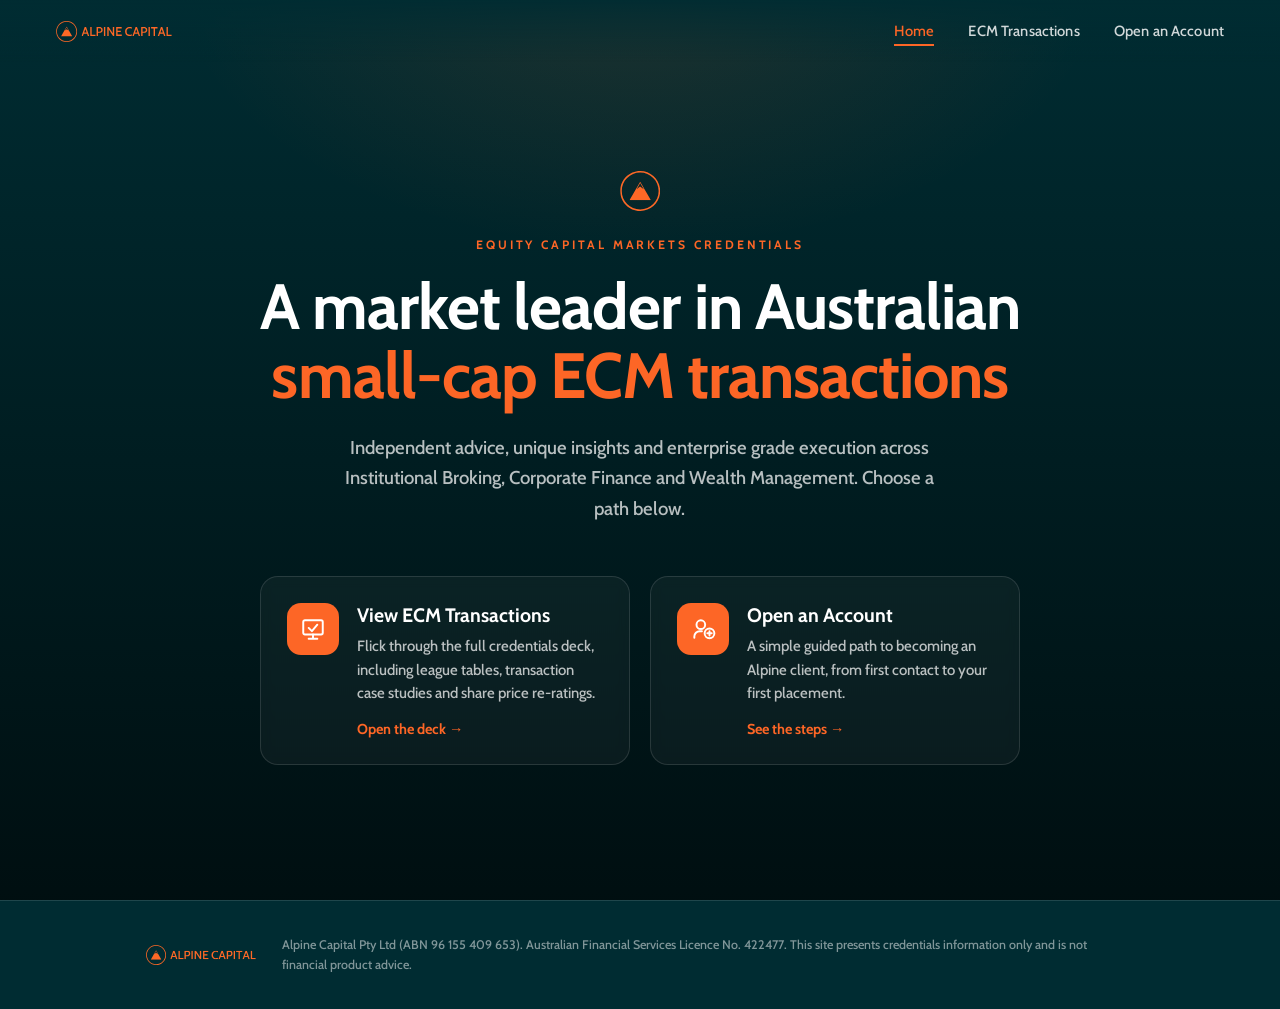
==== index.html @ 921c6bd3 "Strengthen landing UI: centered hero, remove background circle - Centre all hero content (mark, eyeb" ====
<!DOCTYPE html>
<html lang="en">
<head>
  <meta charset="UTF-8" />
  <meta name="viewport" content="width=device-width, initial-scale=1.0" />
  <title>Alpine Capital ECM Credentials</title>
  <meta name="description" content="Alpine Capital ECM credentials. View our ECM transactions deck and learn how to open an account." />
  <link rel="icon" type="image/svg+xml" href="assets/img/alpine-icon.svg" />
  <link rel="preconnect" href="https://fonts.googleapis.com" />
  <link rel="preconnect" href="https://fonts.gstatic.com" crossorigin />
  <link href="https://fonts.googleapis.com/css2?family=Cabin:wght@400;500;600;700&display=swap" rel="stylesheet" />
  <link rel="stylesheet" href="assets/css/style.css" />
</head>
<body>

  <!-- ============ TOP BAR ============ -->
  <header class="topbar" id="topbar">
    <a class="brand" href="#home" data-nav="home" aria-label="Alpine Capital home">
      <img class="brand__logo" src="assets/img/alpine-logo.svg" alt="Alpine Capital" />
    </a>
    <nav class="topnav">
      <a href="#home" data-nav="home">Home</a>
      <a href="#deck" data-nav="deck">ECM Transactions</a>
      <a href="#account" data-nav="account">Open an Account</a>
    </nav>
  </header>

  <!-- ============ HOME / LANDING ============ -->
  <main id="view-home" class="view view--home is-active">
    <div class="hero">
      <div class="hero__inner">
        <img class="hero__mark" src="assets/img/alpine-icon.svg" alt="Alpine Capital" />
        <p class="hero__eyebrow">Equity Capital Markets Credentials</p>
        <h1 class="hero__title">A market leader in Australian<br /><span>small-cap ECM transactions</span></h1>
        <p class="hero__lead">
          Independent advice, unique insights and enterprise grade execution across
          Institutional Broking, Corporate Finance and Wealth Management. Choose a path below.
        </p>

        <div class="choices">
          <a class="choice" href="#deck" data-nav="deck">
            <div class="choice__icon" aria-hidden="true">
              <svg viewBox="0 0 24 24" fill="none" stroke="currentColor" stroke-width="1.8" stroke-linecap="round" stroke-linejoin="round">
                <rect x="3" y="4" width="18" height="13" rx="1.5" />
                <path d="M8 21h8M12 17v4" />
                <path d="M8 11l3 3 5-6" />
              </svg>
            </div>
            <div class="choice__body">
              <h2>View ECM Transactions</h2>
              <p>Flick through the full credentials deck, including league tables, transaction case studies and share price re-ratings.</p>
              <span class="choice__cta">Open the deck &rarr;</span>
            </div>
          </a>

          <a class="choice" href="#account" data-nav="account">
            <div class="choice__icon" aria-hidden="true">
              <svg viewBox="0 0 24 24" fill="none" stroke="currentColor" stroke-width="1.8" stroke-linecap="round" stroke-linejoin="round">
                <path d="M4 20v-1a5 5 0 0 1 5-5h2" />
                <circle cx="10" cy="8" r="4" />
                <circle cx="18" cy="16" r="4.5" />
                <path d="M18 14v4M16 16h4" />
              </svg>
            </div>
            <div class="choice__body">
              <h2>Open an Account</h2>
              <p>A simple guided path to becoming an Alpine client, from first contact to your first placement.</p>
              <span class="choice__cta">See the steps &rarr;</span>
            </div>
          </a>
        </div>
      </div>
    </div>

    <footer class="foot">
      <div class="foot__inner">
        <div class="foot__brand">
          <img class="foot__logo" src="assets/img/alpine-logo.svg" alt="Alpine Capital" />
        </div>
        <p class="foot__legal">
          Alpine Capital Pty Ltd (ABN 96 155 409 653). Australian Financial Services Licence No. 422477.
          This site presents credentials information only and is not financial product advice.
        </p>
      </div>
    </footer>
  </main>

  <!-- ============ DECK VIEWER ============ -->
  <section id="view-deck" class="view view--deck" aria-hidden="true">
    <div class="deck">
      <div class="deck__bar">
        <a class="ghostbtn" href="#home" data-nav="home">
          <svg viewBox="0 0 24 24" fill="none" stroke="currentColor" stroke-width="2" stroke-linecap="round" stroke-linejoin="round"><path d="M15 18l-6-6 6-6"/></svg>
          <span>Home</span>
        </a>
        <div class="deck__title">ECM Credentials, June 2026</div>
        <div class="deck__tools">
          <button class="ghostbtn" id="btnGrid" aria-label="Show all slides" title="All slides">
            <svg viewBox="0 0 24 24" fill="none" stroke="currentColor" stroke-width="2" stroke-linecap="round" stroke-linejoin="round"><rect x="3" y="3" width="7" height="7" rx="1"/><rect x="14" y="3" width="7" height="7" rx="1"/><rect x="3" y="14" width="7" height="7" rx="1"/><rect x="14" y="14" width="7" height="7" rx="1"/></svg>
          </button>
          <button class="ghostbtn" id="btnFull" aria-label="Toggle fullscreen" title="Fullscreen">
            <svg viewBox="0 0 24 24" fill="none" stroke="currentColor" stroke-width="2" stroke-linecap="round" stroke-linejoin="round"><path d="M8 3H5a2 2 0 0 0-2 2v3M16 3h3a2 2 0 0 1 2 2v3M21 16v3a2 2 0 0 1-2 2h-3M3 16v3a2 2 0 0 0 2 2h3"/></svg>
          </button>
        </div>
      </div>

      <div class="deck__stage" id="stage">
        <button class="navarrow navarrow--prev" id="prev" aria-label="Previous slide">
          <svg viewBox="0 0 24 24" fill="none" stroke="currentColor" stroke-width="2.2" stroke-linecap="round" stroke-linejoin="round"><path d="M15 18l-6-6 6-6"/></svg>
        </button>

        <figure class="slideframe">
          <img id="slideImg" class="slideframe__img" alt="Slide" decoding="async" />
        </figure>

        <button class="navarrow navarrow--next" id="next" aria-label="Next slide">
          <svg viewBox="0 0 24 24" fill="none" stroke="currentColor" stroke-width="2.2" stroke-linecap="round" stroke-linejoin="round"><path d="M9 6l6 6-6 6"/></svg>
        </button>
      </div>

      <div class="deck__foot">
        <div class="progress"><span class="progress__fill" id="progFill"></span></div>
        <div class="deck__meta">
          <span id="counter">1 / 31</span>
          <span class="deck__hint">Use &larr; &rarr; keys, swipe, or the arrows</span>
        </div>
      </div>
    </div>

    <!-- Thumbnail overlay -->
    <div class="thumbs" id="thumbs" aria-hidden="true">
      <div class="thumbs__head">
        <h3>All slides</h3>
        <button class="ghostbtn" id="closeThumbs" aria-label="Close">
          <svg viewBox="0 0 24 24" fill="none" stroke="currentColor" stroke-width="2" stroke-linecap="round" stroke-linejoin="round"><path d="M18 6 6 18M6 6l12 12"/></svg>
        </button>
      </div>
      <div class="thumbs__grid" id="thumbsGrid"></div>
    </div>
  </section>

  <!-- ============ ACCOUNT STEPS ============ -->
  <section id="view-account" class="view view--account" aria-hidden="true">
    <div class="acct">
      <a class="ghostbtn ghostbtn--onlight acct__back" href="#home" data-nav="home">
        <svg viewBox="0 0 24 24" fill="none" stroke="currentColor" stroke-width="2" stroke-linecap="round" stroke-linejoin="round"><path d="M15 18l-6-6 6-6"/></svg>
        <span>Home</span>
      </a>

      <header class="acct__hero">
        <p class="acct__eyebrow">Getting started</p>
        <h1>Open an account with Alpine</h1>
        <p class="acct__lead">
          Becoming an Alpine client gives you access to our institutional broking desk,
          corporate deal flow and small &amp; mid-cap ECM transactions. Here's how it works.
        </p>
      </header>

      <ol class="steps">
        <li class="step">
          <div class="step__num">1</div>
          <div class="step__body">
            <h3>Get in touch</h3>
            <p>Reach out to the Alpine team to register your interest. We'll arrange an introductory call to understand your objectives, time horizon and the kind of opportunities you're looking for.</p>
          </div>
        </li>
        <li class="step">
          <div class="step__num">2</div>
          <div class="step__body">
            <h3>Confirm your investor classification</h3>
            <p>We confirm whether you qualify as a wholesale, sophisticated or professional investor under s708 of the Corporations Act, or set you up for retail wealth management. Where required, we will request an accountant's certificate.</p>
          </div>
        </li>
        <li class="step">
          <div class="step__num">3</div>
          <div class="step__body">
            <h3>Complete your application &amp; verification</h3>
            <p>You'll complete a short application and identity verification (AML/KYC). Our team handles the paperwork with you and answers any questions along the way.</p>
          </div>
        </li>
        <li class="step">
          <div class="step__num">4</div>
          <div class="step__body">
            <h3>Set your strategy &amp; risk profile</h3>
            <p>Together we define your Core and Satellite allocation and, if relevant, select a Multi Asset Class Portfolio profile (Conservative, Balanced, Growth or High Growth) matched to your risk appetite.</p>
          </div>
        </li>
        <li class="step">
          <div class="step__num">5</div>
          <div class="step__body">
            <h3>Activate your trading account</h3>
            <p>Your account is set up on our execution platform (via FinClear / OpenWealth), giving you personalised execution, trade reporting and access to designated trading representatives.</p>
          </div>
        </li>
        <li class="step">
          <div class="step__num">6</div>
          <div class="step__body">
            <h3>Start investing</h3>
            <p>You're live. Access Alpine's corporate deal flow, small &amp; mid-cap ECM placements, pre-IPO and unlisted opportunities, with ongoing aftermarket support from our team.</p>
          </div>
        </li>
      </ol>

      <div class="contacts">
        <h2 class="contacts__title">Speak to the team</h2>
        <div class="contacts__grid">
          <a class="card" href="mailto:tom@alpinecapital.au">
            <span class="card__role">Wealth Management</span>
            <span class="card__name">Thomas Schoenmaker</span>
            <span class="card__line">+61 414 707 680</span>
            <span class="card__line card__mail">tom@alpinecapital.au</span>
          </a>
          <a class="card" href="mailto:phil@alpinecapital.au">
            <span class="card__role">Institutional Broking</span>
            <span class="card__name">Phil Cawood</span>
            <span class="card__line">+61 418 281 114</span>
            <span class="card__line card__mail">phil@alpinecapital.au</span>
          </a>
          <a class="card" href="mailto:charles@alpinecapital.au">
            <span class="card__role">Corporate Finance</span>
            <span class="card__name">Charles Reed</span>
            <span class="card__line">+61 437 533 220</span>
            <span class="card__line card__mail">charles@alpinecapital.au</span>
          </a>
          <a class="card" href="mailto:jemonson@alpinecapital.au">
            <span class="card__role">Corporate Finance</span>
            <span class="card__name">James Emonson</span>
            <span class="card__line">+61 411 827 342</span>
            <span class="card__line card__mail">jemonson@alpinecapital.au</span>
          </a>
        </div>

        <a class="bigcta" href="mailto:tom@alpinecapital.au?subject=Opening%20an%20account%20with%20Alpine%20Capital">
          Email us to get started &rarr;
        </a>
      </div>

      <footer class="foot foot--onlight">
        <div class="foot__inner">
          <p class="foot__legal">
            Alpine Capital Pty Ltd (ABN 96 155 409 653). Australian Financial Services Licence No. 422477.
            The steps above are a general guide only and not personal financial advice. Eligibility criteria apply.
          </p>
        </div>
      </footer>
    </div>
  </section>

  <script src="assets/js/app.js"></script>
</body>
</html>
---- assets/css/style.css ----
/* ============================================================
   Alpine Capital - ECM Credentials site
   Brand book palette + Cabin typeface
   Colours (only these): #002C32 Dark Green, #FD6626 Orange,
   #FFFFFF White, #F3F3F4 Light Grey, #000000 Black
   ============================================================ */

:root {
  --green:  #002C32;
  --orange: #FD6626;
  --white:  #FFFFFF;
  --grey:   #F3F3F4;
  --black:  #000000;

  /* opacity helpers derived only from the palette colours */
  --line:         rgba(255,255,255,.12);
  --muted-light:  rgba(255,255,255,.72);
  --muted:        rgba(0,44,50,.66);
  --green-shadow: rgba(0,44,50,.40);

  --shadow: 0 24px 60px -20px rgba(0,0,0,.55);
  --radius: 18px;
  --head: "Cabin", Arial, sans-serif;
  --body: "Cabin", Arial, sans-serif;
}

* { box-sizing: border-box; margin: 0; padding: 0; }

html { scroll-behavior: smooth; }

body {
  font-family: var(--body);
  font-weight: 500;
  color: var(--green);
  background: var(--green);
  -webkit-font-smoothing: antialiased;
  text-rendering: optimizeLegibility;
}

img { max-width: 100%; display: block; }
a { text-decoration: none; color: inherit; }

/* ---------- View switching ---------- */
.view { display: none; min-height: 100vh; }
.view.is-active { display: block; }

/* ============================================================
   TOP BAR
   ============================================================ */
.topbar {
  position: fixed;
  inset: 0 0 auto 0;
  z-index: 50;
  display: flex;
  align-items: center;
  justify-content: space-between;
  padding: 18px clamp(20px, 5vw, 56px);
  background: linear-gradient(to bottom, rgba(0,44,50,.92), rgba(0,44,50,0));
  transition: background .3s ease;
}
.topbar.is-solid { background: var(--green); box-shadow: 0 2px 20px rgba(0,0,0,.35); }

.brand { display: inline-flex; align-items: center; color: var(--orange); }
.brand__logo { height: 21px; width: auto; display: block; }

.topnav { display: flex; gap: clamp(14px, 3vw, 34px); align-items: center; }
.topnav a {
  font-family: var(--head);
  font-weight: 500;
  font-size: .92rem;
  color: rgba(255,255,255,.82);
  letter-spacing: .01em;
  position: relative;
  padding: 4px 0;
  transition: color .2s ease;
}
.topnav a::after {
  content: ""; position: absolute; left: 0; bottom: -2px; height: 2px; width: 0;
  background: var(--orange); transition: width .25s ease;
}
.topnav a:hover { color: var(--white); }
.topnav a:hover::after { width: 100%; }
.topnav a[aria-current="true"] { color: var(--orange); }
.topnav a[aria-current="true"]::after { width: 100%; }

/* ============================================================
   HOME / HERO
   ============================================================ */
.view--home { background: var(--green); }

.hero {
  position: relative;
  overflow: hidden;
  min-height: 100vh;
  display: flex;
  flex-direction: column;
  align-items: center;
  justify-content: center;
  text-align: center;
  padding: 132px clamp(20px, 5vw, 40px) 96px;
  background:
    radial-gradient(760px 460px at 50% -4%, rgba(253,102,38,.13), transparent 62%),
    linear-gradient(180deg, var(--green), var(--black) 150%);
}

.hero__inner { position: relative; z-index: 2; max-width: 860px; margin: 0 auto; }

.hero__mark {
  height: 40px; width: auto; display: block; margin: 0 auto 26px;
}

.hero__eyebrow {
  font-family: var(--head);
  text-transform: uppercase;
  letter-spacing: .24em;
  font-size: .76rem;
  font-weight: 700;
  color: var(--orange);
  margin-bottom: 20px;
}
.hero__title {
  font-family: var(--head);
  font-weight: 700;
  color: var(--white);
  font-size: clamp(2.1rem, 6vw, 4rem);
  line-height: 1.08;
  letter-spacing: -.015em;
}
.hero__title span { color: var(--orange); }
.hero__lead {
  margin: 22px auto 0;
  max-width: 600px;
  color: var(--muted-light);
  font-size: clamp(1rem, 1.6vw, 1.16rem);
  line-height: 1.65;
}

/* Choice cards */
.choices {
  margin: 52px auto 0;
  display: grid;
  grid-template-columns: repeat(auto-fit, minmax(270px, 1fr));
  gap: 20px;
  max-width: 760px;
  width: 100%;
  text-align: left;
}
.choice {
  display: flex;
  gap: 18px;
  padding: 26px;
  border-radius: var(--radius);
  background: rgba(255,255,255,.04);
  border: 1px solid var(--line);
  backdrop-filter: blur(6px);
  transition: transform .25s ease, border-color .25s ease, background .25s ease;
}
.choice:hover {
  transform: translateY(-4px);
  border-color: var(--orange);
  background: rgba(253,102,38,.08);
}
.choice__icon {
  flex: none;
  width: 52px; height: 52px;
  border-radius: 14px;
  display: grid; place-items: center;
  background: var(--orange);
  color: var(--white);
}
.choice__icon svg { width: 26px; height: 26px; }
.choice__body h2 {
  font-family: var(--head);
  font-weight: 700;
  font-size: 1.22rem;
  color: var(--white);
  margin-bottom: 8px;
}
.choice__body p {
  color: var(--muted-light);
  font-size: .93rem;
  line-height: 1.55;
  margin-bottom: 14px;
}
.choice__cta {
  display: inline-block;
  font-family: var(--head);
  font-weight: 700;
  font-size: .9rem;
  color: var(--orange);
  transition: transform .25s ease;
}
.choice:hover .choice__cta { transform: translateX(4px); }

/* ============================================================
   FOOTER
   ============================================================ */
.foot { background: var(--green); border-top: 1px solid var(--line); }
.foot__inner {
  max-width: 1100px; margin: 0 auto;
  padding: 34px clamp(20px, 5vw, 56px);
  display: flex; align-items: center; gap: 26px; flex-wrap: wrap;
}
.foot__brand { display: inline-flex; align-items: center; color: var(--orange); }
.foot__logo { height: 20px; width: auto; display: block; }
.foot__legal { color: rgba(255,255,255,.5); font-size: .78rem; line-height: 1.6; flex: 1 1 340px; }
.foot--onlight { background: var(--green); border-top: none; margin-top: 40px; border-radius: var(--radius); }

/* ============================================================
   DECK VIEWER
   ============================================================ */
.view--deck { background: var(--black); }
.deck {
  height: 100vh;
  display: flex;
  flex-direction: column;
  color: var(--white);
}
.deck__bar {
  display: flex; align-items: center; justify-content: space-between;
  gap: 14px;
  padding: 14px clamp(14px, 3vw, 30px);
  border-bottom: 1px solid rgba(255,255,255,.08);
}
.deck__title {
  font-family: var(--head); font-weight: 500; font-size: .9rem;
  color: rgba(255,255,255,.7); letter-spacing: .04em;
}
.deck__tools { display: flex; gap: 8px; }

.ghostbtn {
  display: inline-flex; align-items: center; gap: 8px;
  font-family: var(--head); font-weight: 500; font-size: .88rem;
  color: rgba(255,255,255,.85);
  background: rgba(255,255,255,.06);
  border: 1px solid rgba(255,255,255,.12);
  border-radius: 10px;
  padding: 9px 13px;
  cursor: pointer;
  transition: background .2s ease, border-color .2s ease, color .2s ease;
}
.ghostbtn svg { width: 18px; height: 18px; }
.ghostbtn:hover { background: var(--orange); border-color: var(--orange); color: var(--white); }
.ghostbtn--onlight {
  color: var(--green); background: rgba(0,44,50,.06); border-color: rgba(0,44,50,.14);
}
.ghostbtn--onlight:hover { color: var(--white); }

.deck__stage {
  flex: 1;
  position: relative;
  display: flex; align-items: center; justify-content: center;
  padding: clamp(12px, 3vw, 34px);
  min-height: 0;
}
.slideframe {
  width: 100%;
  max-width: min(100%, calc((100vh - 200px) * 1.7778));
  aspect-ratio: 16 / 9;
  border-radius: 12px;
  overflow: hidden;
  box-shadow: var(--shadow);
  background: var(--green);
}
.slideframe__img {
  width: 100%; height: 100%; object-fit: contain;
  opacity: 1; transition: opacity .28s ease;
}
.slideframe__img.is-fading { opacity: 0; }

.navarrow {
  position: absolute;
  top: 50%; transform: translateY(-50%);
  z-index: 5;
  width: 52px; height: 52px;
  border-radius: 50%;
  display: grid; place-items: center;
  background: rgba(255,255,255,.08);
  border: 1px solid rgba(255,255,255,.16);
  color: var(--white);
  cursor: pointer;
  transition: background .2s ease, border-color .2s ease, transform .2s ease;
}
.navarrow svg { width: 24px; height: 24px; }
.navarrow:hover { background: var(--orange); border-color: var(--orange); }
.navarrow:active { transform: translateY(-50%) scale(.94); }
.navarrow--prev { left: clamp(8px, 2vw, 26px); }
.navarrow--next { right: clamp(8px, 2vw, 26px); }
.navarrow:disabled { opacity: .3; cursor: default; }
.navarrow:disabled:hover { background: rgba(255,255,255,.08); border-color: rgba(255,255,255,.16); }

.deck__foot { padding: 0 clamp(14px, 3vw, 30px) 20px; }
.progress {
  height: 4px; border-radius: 4px; overflow: hidden;
  background: rgba(255,255,255,.1); margin-bottom: 12px;
}
.progress__fill {
  display: block; height: 100%; width: 3.2%;
  background: var(--orange);
  border-radius: 4px; transition: width .3s ease;
}
.deck__meta {
  display: flex; align-items: center; justify-content: space-between; gap: 12px;
  font-family: var(--head);
}
#counter { font-weight: 700; font-size: .95rem; }
.deck__hint { font-size: .8rem; color: rgba(255,255,255,.45); font-weight: 500; }

/* Thumbnail overlay */
.thumbs {
  position: fixed; inset: 0; z-index: 60;
  background: rgba(0,0,0,.97);
  backdrop-filter: blur(4px);
  display: none; flex-direction: column;
  padding: 20px clamp(16px, 4vw, 44px) 40px;
}
.thumbs.is-open { display: flex; }
.thumbs__head {
  display: flex; align-items: center; justify-content: space-between;
  padding-bottom: 18px; margin-bottom: 6px;
  border-bottom: 1px solid rgba(255,255,255,.1);
}
.thumbs__head h3 { color: var(--white); font-family: var(--head); font-weight: 700; font-size: 1.1rem; }
.thumbs__grid {
  display: grid; gap: 14px;
  grid-template-columns: repeat(auto-fill, minmax(200px, 1fr));
  overflow-y: auto; padding: 18px 4px;
}
.thumb {
  position: relative; border-radius: 8px; overflow: hidden; cursor: pointer;
  border: 2px solid transparent; background: var(--green); aspect-ratio: 16/9;
  transition: border-color .2s ease, transform .2s ease;
}
.thumb img { width: 100%; height: 100%; object-fit: cover; }
.thumb:hover { transform: translateY(-3px); border-color: rgba(253,102,38,.6); }
.thumb.is-current { border-color: var(--orange); }
.thumb__no {
  position: absolute; left: 6px; bottom: 6px;
  font-family: var(--head); font-weight: 700; font-size: .72rem;
  background: rgba(0,0,0,.8); color: var(--white); padding: 2px 7px; border-radius: 6px;
}

/* ============================================================
   ACCOUNT STEPS
   ============================================================ */
.view--account { background: var(--grey); }
.acct {
  max-width: 920px; margin: 0 auto;
  padding: 108px clamp(20px, 5vw, 40px) 60px;
}
.acct__back { margin-bottom: 30px; }

.acct__hero { margin-bottom: 48px; }
.acct__eyebrow {
  font-family: var(--head); text-transform: uppercase; letter-spacing: .2em;
  font-size: .78rem; font-weight: 700; color: var(--orange); margin-bottom: 14px;
}
.acct__hero h1 {
  font-family: var(--head); font-weight: 700; color: var(--green);
  font-size: clamp(2rem, 5vw, 3.1rem); line-height: 1.1; letter-spacing: -.01em;
}
.acct__lead {
  margin-top: 18px; max-width: 640px; color: var(--muted);
  font-size: clamp(1rem, 1.5vw, 1.12rem); line-height: 1.65;
}

.steps { list-style: none; display: flex; flex-direction: column; gap: 16px; }
.step {
  display: flex; gap: 22px; align-items: flex-start;
  background: var(--white);
  border: 1px solid rgba(0,44,50,.08);
  border-radius: var(--radius);
  padding: 26px 28px;
  transition: transform .2s ease, box-shadow .2s ease;
}
.step:hover { transform: translateX(4px); box-shadow: 0 14px 34px -22px var(--green-shadow); }
.step__num {
  flex: none;
  width: 46px; height: 46px; border-radius: 12px;
  display: grid; place-items: center;
  font-family: var(--head); font-weight: 700; font-size: 1.2rem;
  color: var(--white); background: var(--green);
}
.step:hover .step__num { background: var(--orange); }
.step__body h3 {
  font-family: var(--head); font-weight: 700; font-size: 1.16rem;
  color: var(--green); margin-bottom: 6px;
}
.step__body p { color: var(--muted); font-size: .96rem; line-height: 1.62; }

/* Contacts */
.contacts { margin-top: 60px; }
.contacts__title {
  font-family: var(--head); font-weight: 700; color: var(--green);
  font-size: 1.6rem; margin-bottom: 22px;
}
.contacts__grid {
  display: grid; gap: 16px;
  grid-template-columns: repeat(auto-fit, minmax(220px, 1fr));
}
.card {
  display: flex; flex-direction: column; gap: 4px;
  background: var(--green);
  color: var(--white);
  border-radius: var(--radius);
  padding: 22px 24px;
  transition: transform .2s ease, box-shadow .2s ease;
}
.card:hover { transform: translateY(-4px); box-shadow: 0 16px 36px -20px rgba(0,0,0,.5); }
.card__role {
  font-family: var(--head); font-weight: 700; font-size: .76rem;
  text-transform: uppercase; letter-spacing: .12em; color: var(--orange);
  margin-bottom: 6px;
}
.card__name { font-family: var(--head); font-weight: 700; font-size: 1.12rem; }
.card__line { font-size: .9rem; color: rgba(255,255,255,.75); }
.card__mail { color: var(--orange); }

.bigcta {
  display: inline-block; margin-top: 34px;
  font-family: var(--head); font-weight: 700; font-size: 1.02rem;
  color: var(--white); background: var(--orange);
  padding: 16px 30px; border-radius: 14px;
  transition: filter .2s ease, transform .2s ease;
}
.bigcta:hover { filter: brightness(.92); transform: translateY(-2px); }

.foot--onlight .foot__legal { color: rgba(255,255,255,.55); }

/* ============================================================
   RESPONSIVE
   ============================================================ */
@media (max-width: 720px) {
  .topnav a[data-nav="home"] { display: none; }
  .brand__logo { height: 19px; }
  .hero { padding-top: 100px; }
  .deck__hint { display: none; }
  .navarrow { width: 42px; height: 42px; }
  .deck__title { display: none; }
  .step { padding: 20px; gap: 16px; }
}

@media (max-width: 420px) {
  .brand__logo { height: 17px; }
}
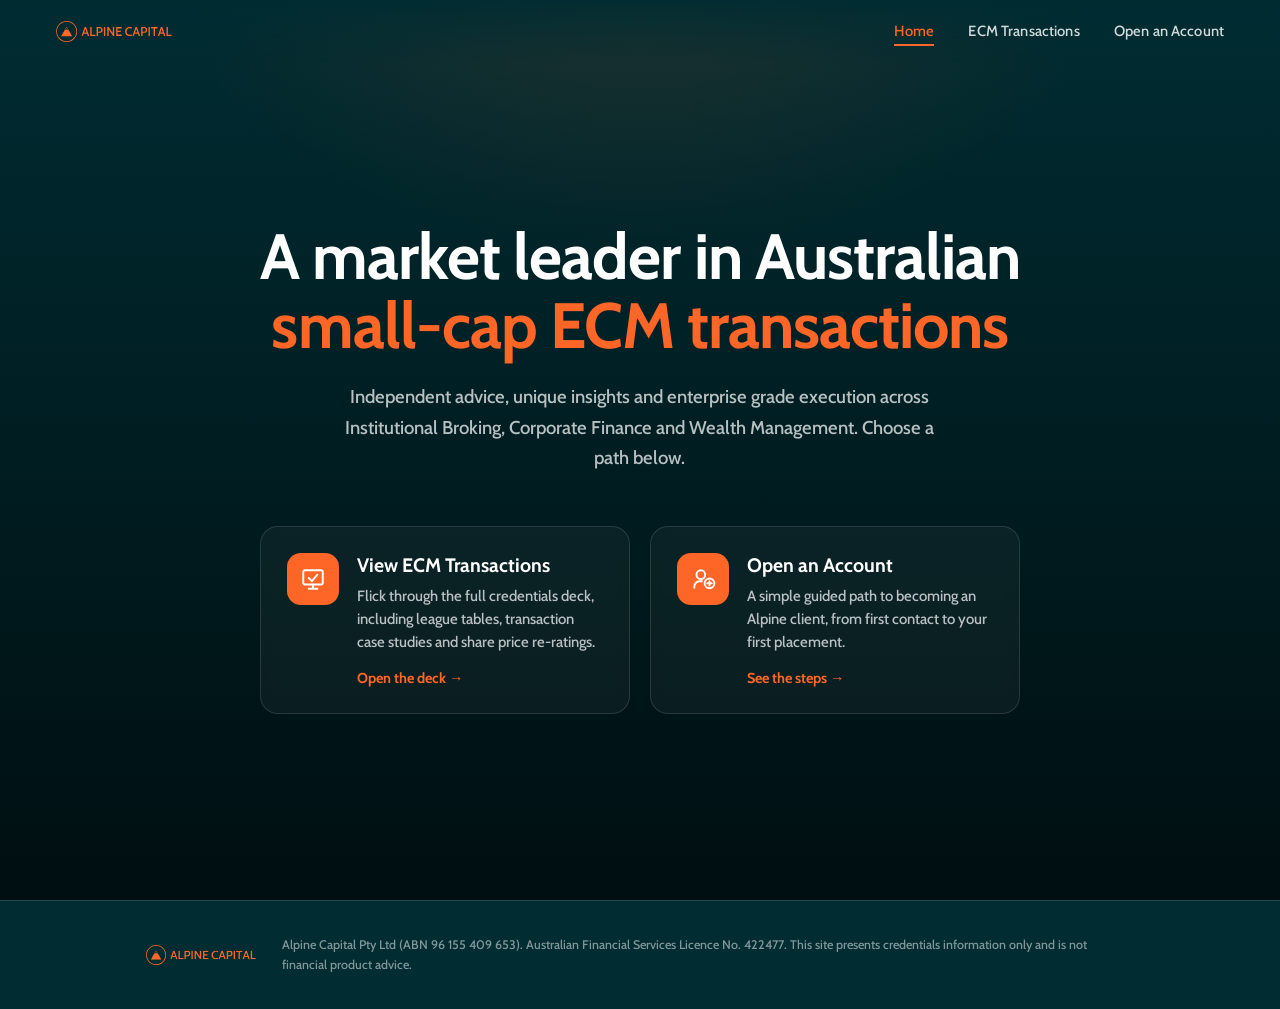
==== commit 0f7a085e: "Add mobile hamburger menu and fix mobile centering - Remove the hero brand mark and eyebrow line - A" ====
--- a/index.html
+++ b/index.html
@@ -18,7 +18,10 @@
     <a class="brand" href="#home" data-nav="home" aria-label="Alpine Capital home">
       <img class="brand__logo" src="assets/img/alpine-logo.svg" alt="Alpine Capital" />
     </a>
-    <nav class="topnav">
+    <button class="navtoggle" id="navToggle" aria-label="Open menu" aria-expanded="false" aria-controls="topnav">
+      <span></span><span></span><span></span>
+    </button>
+    <nav class="topnav" id="topnav">
       <a href="#home" data-nav="home">Home</a>
       <a href="#deck" data-nav="deck">ECM Transactions</a>
       <a href="#account" data-nav="account">Open an Account</a>
@@ -29,9 +32,7 @@
   <main id="view-home" class="view view--home is-active">
     <div class="hero">
       <div class="hero__inner">
-        <img class="hero__mark" src="assets/img/alpine-icon.svg" alt="Alpine Capital" />
-        <p class="hero__eyebrow">Equity Capital Markets Credentials</p>
-        <h1 class="hero__title">A market leader in Australian<br /><span>small-cap ECM transactions</span></h1>
+        <h1 class="hero__title">A market leader in Australian <br /><span>small-cap ECM transactions</span></h1>
         <p class="hero__lead">
           Independent advice, unique insights and enterprise grade execution across
           Institutional Broking, Corporate Finance and Wealth Management. Choose a path below.
--- a/assets/css/style.css
+++ b/assets/css/style.css
@@ -33,6 +33,7 @@
   font-weight: 500;
   color: var(--green);
   background: var(--green);
+  overflow-x: hidden;
   -webkit-font-smoothing: antialiased;
   text-rendering: optimizeLegibility;
 }
@@ -82,6 +83,28 @@
 .topnav a:hover::after { width: 100%; }
 .topnav a[aria-current="true"] { color: var(--orange); }
 .topnav a[aria-current="true"]::after { width: 100%; }
+
+/* Hamburger (mobile) */
+.navtoggle {
+  display: none;
+  flex-direction: column;
+  justify-content: center;
+  gap: 5px;
+  width: 42px; height: 42px;
+  padding: 11px;
+  background: rgba(255,255,255,.06);
+  border: 1px solid rgba(255,255,255,.14);
+  border-radius: 10px;
+  cursor: pointer;
+}
+.navtoggle span {
+  display: block; height: 2px; width: 100%;
+  background: var(--white); border-radius: 2px;
+  transition: transform .25s ease, opacity .2s ease;
+}
+.navtoggle.is-open span:nth-child(1) { transform: translateY(7px) rotate(45deg); }
+.navtoggle.is-open span:nth-child(2) { opacity: 0; }
+.navtoggle.is-open span:nth-child(3) { transform: translateY(-7px) rotate(-45deg); }
 
 /* ============================================================
    HOME / HERO
@@ -105,19 +128,6 @@
 
 .hero__inner { position: relative; z-index: 2; max-width: 860px; margin: 0 auto; }
 
-.hero__mark {
-  height: 40px; width: auto; display: block; margin: 0 auto 26px;
-}
-
-.hero__eyebrow {
-  font-family: var(--head);
-  text-transform: uppercase;
-  letter-spacing: .24em;
-  font-size: .76rem;
-  font-weight: 700;
-  color: var(--orange);
-  margin-bottom: 20px;
-}
 .hero__title {
   font-family: var(--head);
   font-weight: 700;
@@ -431,9 +441,42 @@
    RESPONSIVE
    ============================================================ */
 @media (max-width: 720px) {
-  .topnav a[data-nav="home"] { display: none; }
+  .navtoggle { display: flex; }
   .brand__logo { height: 19px; }
-  .hero { padding-top: 100px; }
+
+  .topnav {
+    position: absolute;
+    top: 100%; left: 0; right: 0;
+    margin-top: 10px;
+    flex-direction: column;
+    align-items: stretch;
+    gap: 0;
+    padding: 8px;
+    background: var(--green);
+    border: 1px solid var(--line);
+    border-radius: 14px;
+    box-shadow: 0 20px 44px rgba(0,0,0,.45);
+    transform: translateY(-10px);
+    opacity: 0;
+    pointer-events: none;
+    transition: transform .22s ease, opacity .22s ease;
+  }
+  .topnav.is-open { transform: translateY(0); opacity: 1; pointer-events: auto; }
+  .topnav a {
+    padding: 14px 16px;
+    font-size: 1rem;
+    border-radius: 10px;
+  }
+  .topnav a::after { display: none; }
+  .topnav a:hover { background: rgba(255,255,255,.06); }
+  .topnav a[aria-current="true"] { background: rgba(253,102,38,.12); }
+
+  .hero { padding: 104px 22px 72px; }
+  .hero__title { font-size: clamp(1.9rem, 8.5vw, 2.5rem); }
+  .hero__title br { display: none; }
+  .hero__lead { font-size: 1rem; }
+  .choices { grid-template-columns: 1fr; max-width: 420px; gap: 16px; }
+
   .deck__hint { display: none; }
   .navarrow { width: 42px; height: 42px; }
   .deck__title { display: none; }
